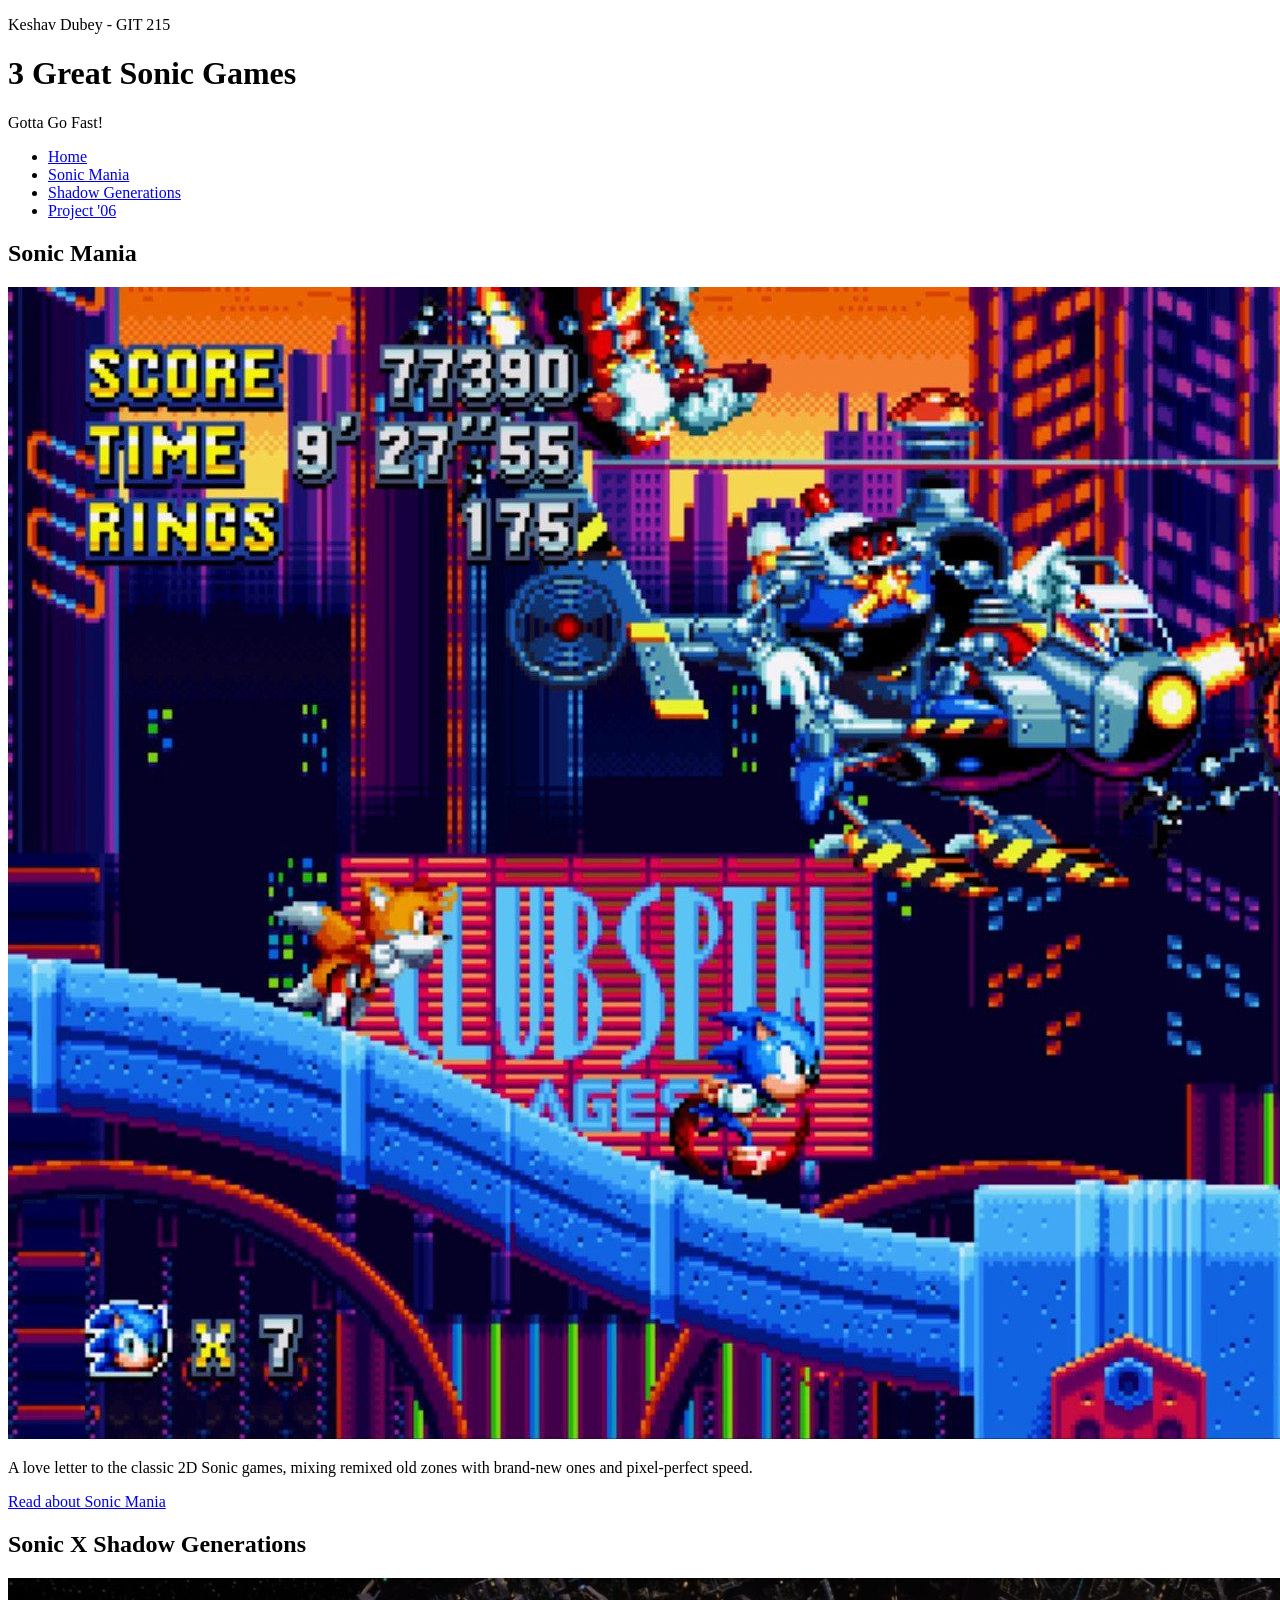
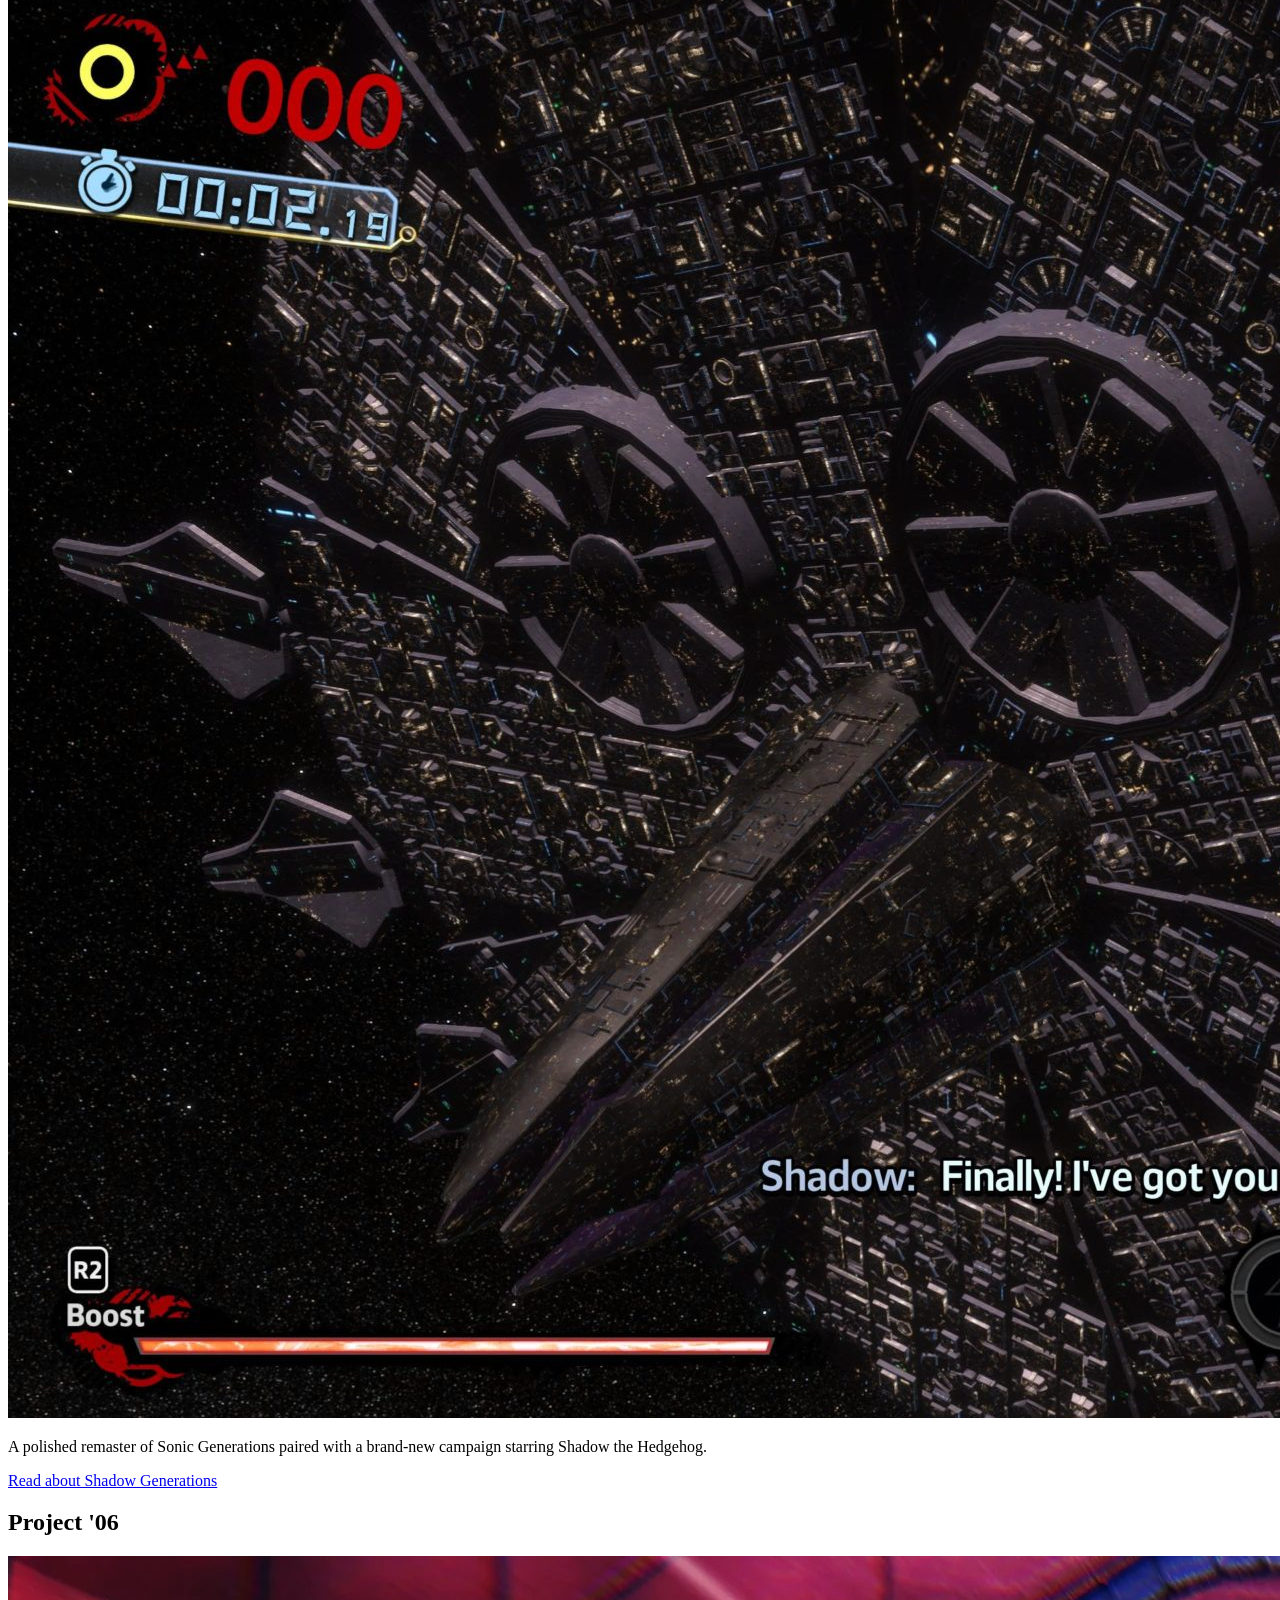
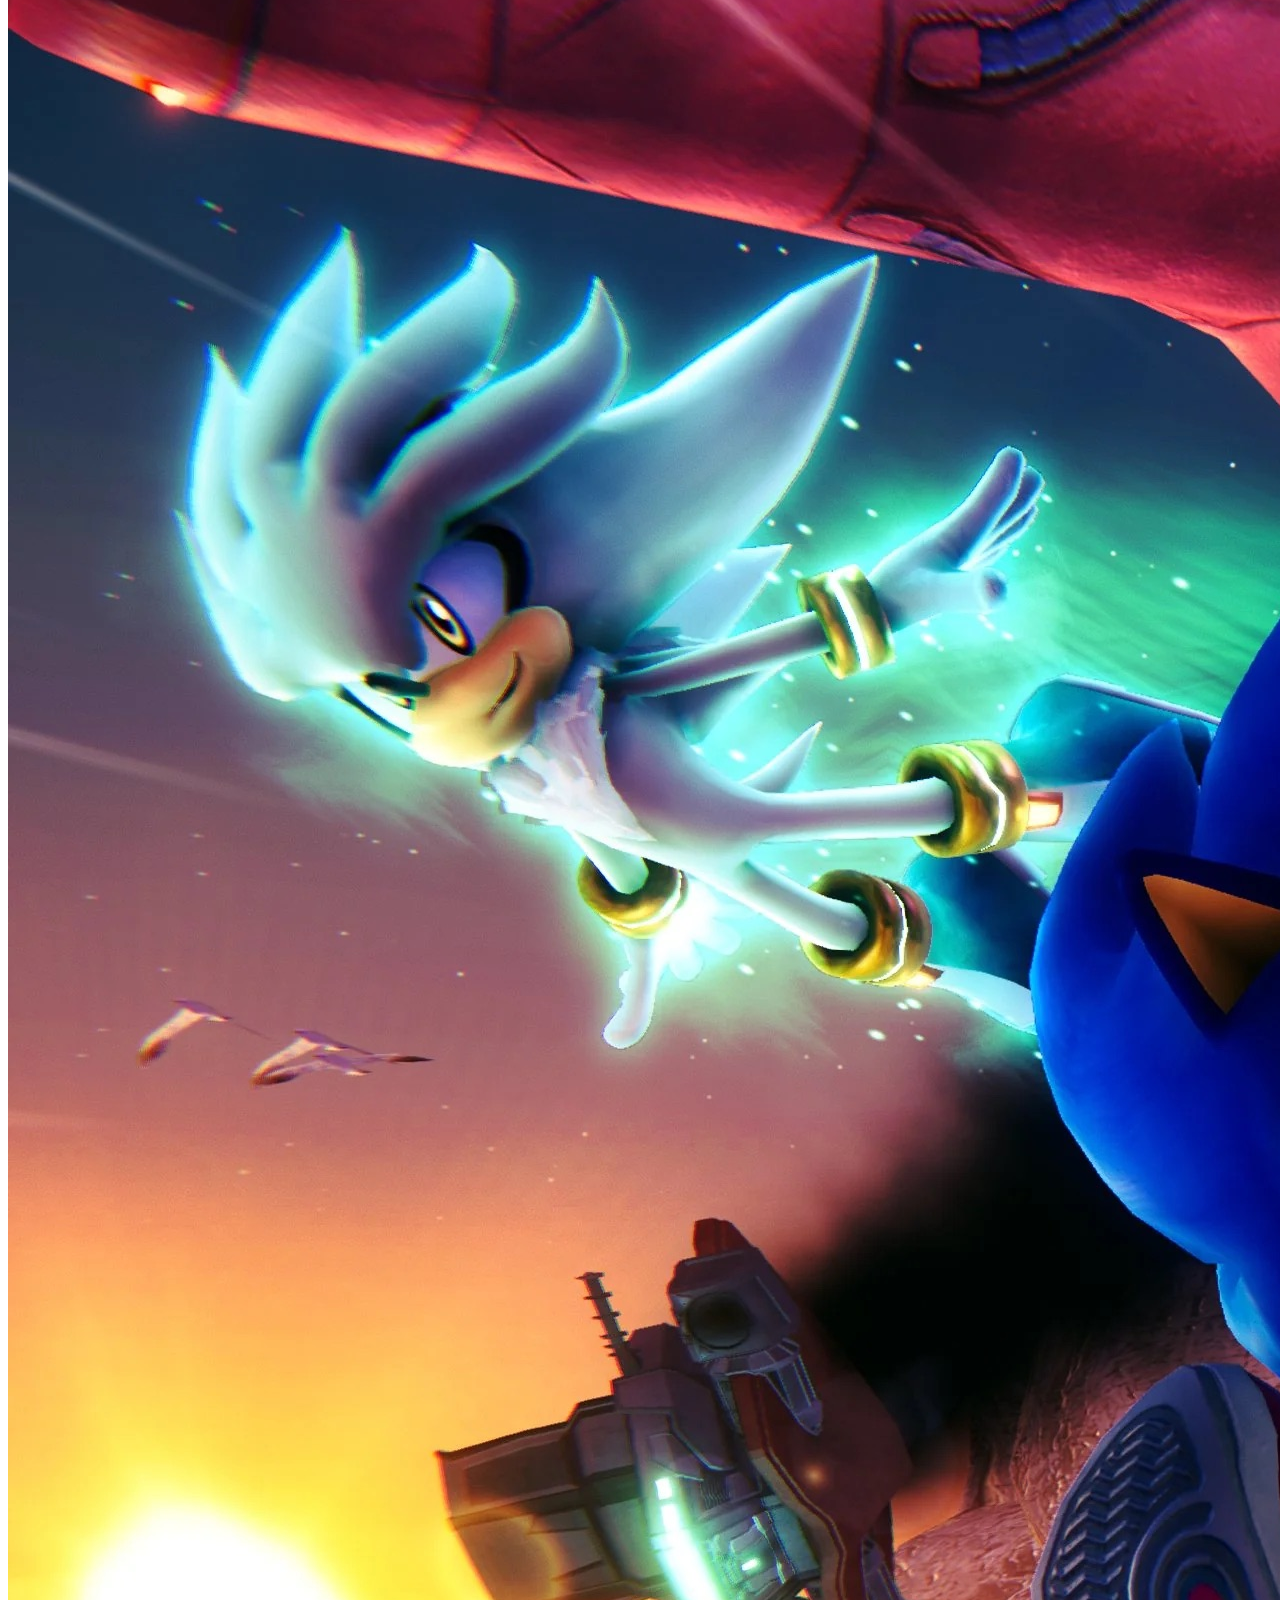
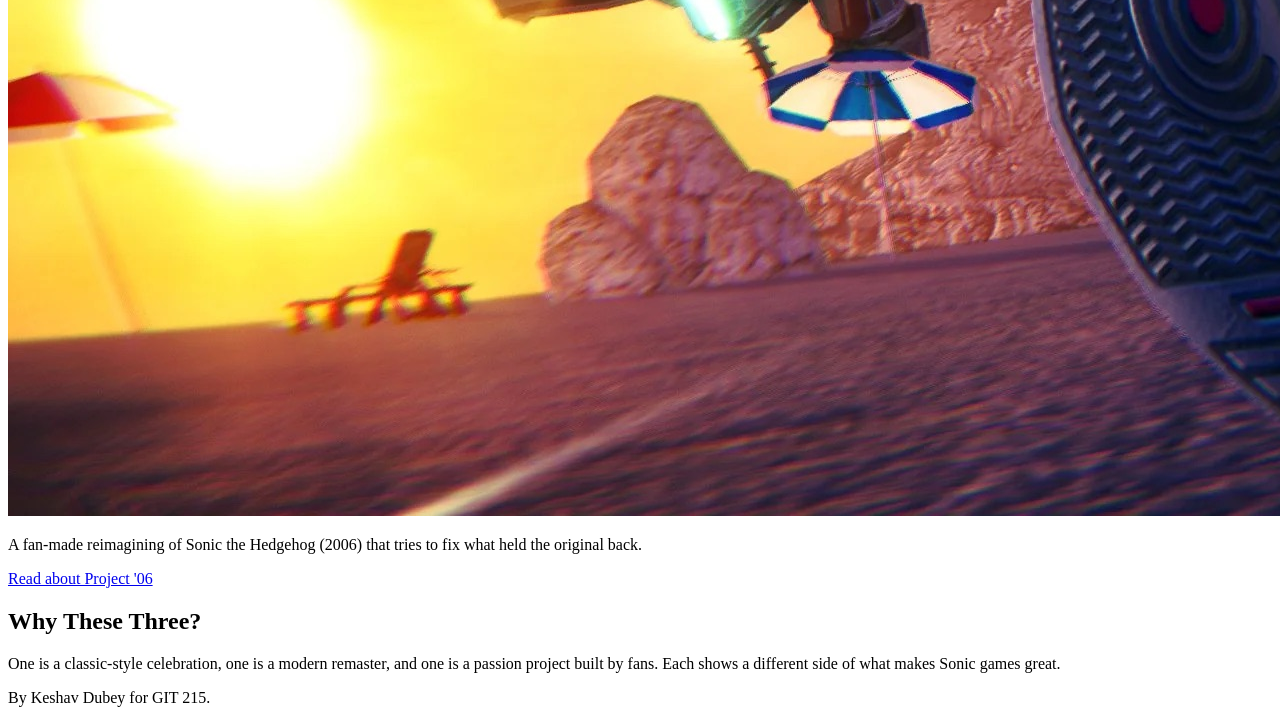
==== index.html @ cd6f6ac8 "Initial single page Creation of homepage HTML + primary images upload" ====
<!DOCTYPE html>
<html lang="en">
<head>
    <meta charset="UTF-8">
    <meta name="viewport" content="width=device-width, initial-scale=1.0">
    <link rel="stylesheet" href="styles.css">
    <title>3 Great Sonic Games</title>
</head>
<body>
    <p class="announcement">Keshav Dubey - GIT 215</p>
    <header>
        <h1>3 Great Sonic Games</h1>
        <p>Gotta Go Fast!</p>
    </header>
    <nav>
        <ul>
            <li><a href="index.html">Home</a></li>
            <li><a href="screenings.html">Sonic Mania</a></li>
            <li><a href="workshops.html">Shadow Generations</a></li>
            <li><a href="collaborations.html">Project '06</a></li>
        </ul>
    </nav>
    <main>
        <section id="mania">
            <h2>Sonic Mania</h2>
            <img class="landscape" src="images/mania_1.jpg" alt="Blue banner with the words Sonic Mania in white lettering">
            <p>A love letter to the classic 2D Sonic games, mixing remixed old zones with brand-new ones and pixel-perfect speed.</p>
            <a href="screenings.html" class="button button-primary">Read about Sonic Mania</a>
        </section>
        <section id="shadow-generations">
            <h2>Sonic X Shadow Generations</h2>
            <img class="landscape" src="images/shadow_1.jpg" alt="Dark banner with the words Shadow Generations in white lettering">
            <p>A polished remaster of Sonic Generations paired with a brand-new campaign starring Shadow the Hedgehog.</p>
            <a href="workshops.html" class="button button-secondary">Read about Shadow Generations</a>
        </section>
        <section id="project-06">
            <h2>Project '06</h2>
            <img class="landscape" src="images/project06_1.jpg" alt="Teal banner with the words Project 06 in white lettering">
            <p>A fan-made reimagining of Sonic the Hedgehog (2006) that tries to fix what held the original back.</p>
            <a href="collaborations.html" class="button button-secondary">Read about Project '06</a>
        </section>
    </main>
    <aside>
        <h2>Why These Three?</h2>
        <p>One is a classic-style celebration, one is a modern remaster, and one is a passion project built by fans. Each shows a different side of what makes Sonic games great.</p>
    </aside>
    <footer>
        <p>By Keshav Dubey for GIT 215.</p>
    </footer>
</body>
</html>
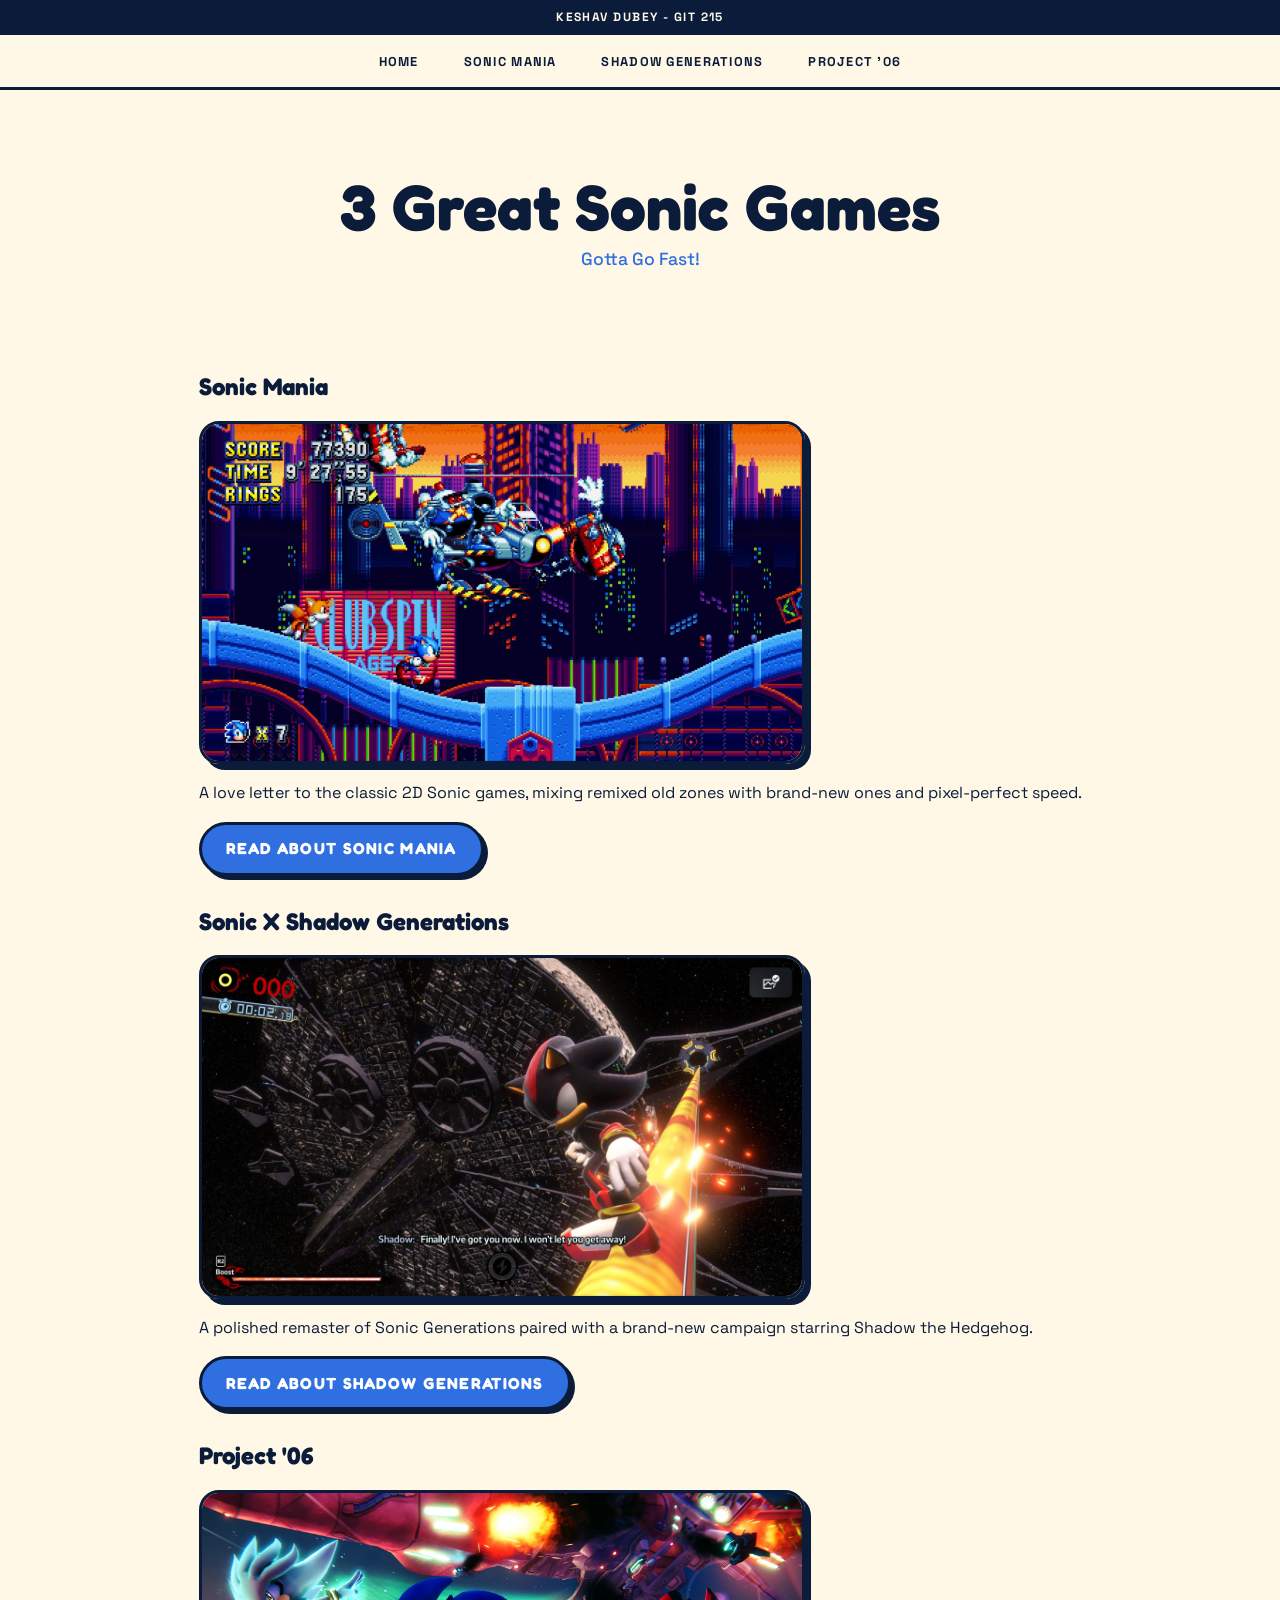
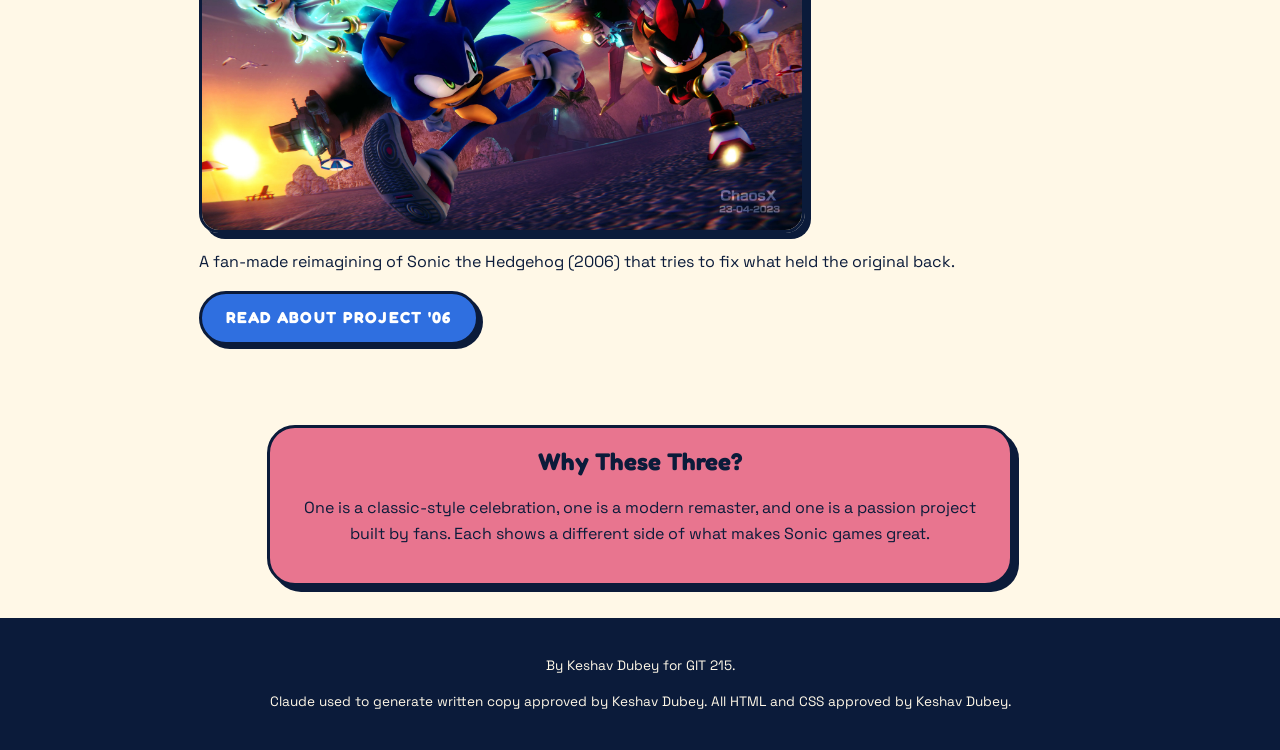
==== commit c291e1cc: "CSS + Images Added CSS + Images. Updated README." ====
--- a/index.html
+++ b/index.html
@@ -23,19 +23,19 @@
     <main>
         <section id="mania">
             <h2>Sonic Mania</h2>
-            <img class="landscape" src="images/mania_1.jpg" alt="Blue banner with the words Sonic Mania in white lettering">
+            <img class="landscape" src="images/mania_1.jpg" alt="Screenshot of Sonic Mania gameplay as Sonic and Tails run through Studiopolis Zone">
             <p>A love letter to the classic 2D Sonic games, mixing remixed old zones with brand-new ones and pixel-perfect speed.</p>
             <a href="screenings.html" class="button button-primary">Read about Sonic Mania</a>
         </section>
         <section id="shadow-generations">
             <h2>Sonic X Shadow Generations</h2>
-            <img class="landscape" src="images/shadow_1.jpg" alt="Dark banner with the words Shadow Generations in white lettering">
+            <img class="landscape" src="images/shadow_1.jpg" alt="Shadow Generations gameplay featuring Shadow the Hedgehog grinding on a rail.">
             <p>A polished remaster of Sonic Generations paired with a brand-new campaign starring Shadow the Hedgehog.</p>
             <a href="workshops.html" class="button button-secondary">Read about Shadow Generations</a>
         </section>
         <section id="project-06">
             <h2>Project '06</h2>
-            <img class="landscape" src="images/project06_1.jpg" alt="Teal banner with the words Project 06 in white lettering">
+            <img class="landscape" src="images/project06_1.jpg" alt="A render of Sonic, Shadow, and Silver the Hedgehog all traversing the world together.">
             <p>A fan-made reimagining of Sonic the Hedgehog (2006) that tries to fix what held the original back.</p>
             <a href="collaborations.html" class="button button-secondary">Read about Project '06</a>
         </section>
@@ -46,6 +46,7 @@
     </aside>
     <footer>
         <p>By Keshav Dubey for GIT 215.</p>
+        <p>Claude used to generate written copy approved by Keshav Dubey. All HTML and CSS approved by Keshav Dubey.</p>
     </footer>
 </body>
 </html>
--- a/styles.css
+++ b/styles.css
@@ -0,0 +1,266 @@
+/* font implementation */
+@import url("https://fonts.googleapis.com/css2?family=Fredoka:wght@500;700&family=Space+Grotesk:wght@400;500;700&display=swap");
+
+/* color palette
+
+Cream BG:#FFF8E7
+Navy (outlines/text):#0B1B3A
+Blue:#2F6FE0
+Sky:#5BB5F0
+Pale Sky:#A8D2FF
+Gold:#F5C84C
+Pink:#E8758F
+
+ */
+
+/* global style */
+
+body {
+    font-family: "Space Grotesk", Arial, sans-serif;
+    margin: 0;
+    background-color: #FFF8E7;
+    color: #0B1B3A;
+    display: flex;
+    flex-direction: column;
+    min-height: 100vh;
+    line-height: 1.6;
+}
+
+h1,
+h2,
+h3 {
+    font-family: "Fredoka", "Arial Rounded MT Bold", Arial, sans-serif;
+    font-weight: 700;
+    line-height: 1.15;
+}
+
+/* top bar */
+.announcement {
+    order: -2;
+    margin: 0;
+    padding: 0.5rem 1rem;
+    background-color: #0B1B3A;
+    color: #FFF8E7;
+    text-align: center;
+    font-size: 0.75rem;
+    font-weight: 700;
+    letter-spacing: 0.12em;
+    text-transform: uppercase;
+}
+
+/* navbar */
+nav {
+    order: -1;
+    background-color: #FFF8E7;
+    border-bottom: 3px solid #0B1B3A;
+    padding: 0.5rem 1rem;
+}
+
+nav ul {
+    list-style: none;
+    margin: 0;
+    padding: 0;
+}
+
+nav a {
+    color: #0B1B3A;
+    text-decoration: none;
+    padding: 0.4rem 0.9rem;
+    display: inline-block;
+    text-transform: uppercase;
+    font-size: 0.8rem;
+    font-weight: 700;
+    letter-spacing: 0.1em;
+    border-radius: 999px;
+}
+
+nav a:hover {
+    background-color: #F5C84C;
+}
+
+/* Hero banner */
+header {
+    position: relative;
+    background-color: #FFF8E7;
+    color: #0B1B3A;
+    text-align: center;
+    padding: 3rem 1.5rem 2rem;
+    overflow: hidden;
+}
+
+header h1 {
+    margin: 0;
+    font-size: 2.4rem;
+    color: #0B1B3A;
+}
+
+header img {
+    margin-top: 0.5rem;
+}
+
+header p {
+    margin: 0.1rem 0 0;
+    font-style: normal;
+    font-weight: 500;
+    font-size: 1.1rem;
+    color: #2F6FE0;
+}
+
+main {
+    padding: 0.5rem;
+}
+
+/* Pill buttons */
+main a {
+    background-color: #2F6FE0;
+    color: white;
+    text-decoration: none;
+    padding: 0.7rem 1.5rem;
+    display: inline-block;
+    text-transform: uppercase;
+    font-family: "Fredoka", Arial, sans-serif;
+    font-weight: 700;
+    letter-spacing: 0.08em;
+    border: 3px solid #0B1B3A;
+    border-radius: 999px;
+    box-shadow: 4px 4px 0 #0B1B3A;
+}
+
+main a:hover {
+    background-color: #F5C84C;
+    color: #0B1B3A;
+}
+
+section {
+    margin-bottom: 2rem;
+}
+
+main > section {
+    background-color: transparent;
+    padding: 0;
+}
+
+/* cards */
+.card-row section {
+    background-color: #5BB5F0;
+    border: 3px solid #0B1B3A;
+    border-radius: 28px;
+    box-shadow: 6px 6px 0 #0B1B3A;
+    padding: 1rem 1.25rem;
+}
+
+.card-row section:nth-child(2) {
+    background-color: #F5C84C;
+}
+
+.card-row section:nth-child(3) {
+    background-color: #A8D2FF;
+}
+
+.card-row section h3 {
+    margin-top: 0.25rem;
+}
+
+/* images */
+img {
+    display: block;
+    margin-top: 1rem;
+    max-width: 100%;
+    height: auto;
+    border: 3px solid #0B1B3A;
+    border-radius: 20px;
+    box-shadow: 6px 6px 0 #0B1B3A;
+}
+
+/* landscape */
+.landscape {
+    width: 100%;
+    max-width: 600px;
+    aspect-ratio: 16 / 9;
+    object-fit: cover;
+    margin-bottom: 1rem;
+}
+
+/* non-index images */
+.gallery {
+    margin-top: 1.5rem;
+}
+
+.gallery .landscape {
+    max-width: 100%;
+}
+
+ul,
+ol {
+    line-height: 1.8;
+}
+
+/* aside */
+aside {
+    background-color: #E8758F;
+    border: 3px solid #0B1B3A;
+    border-radius: 28px;
+    box-shadow: 6px 6px 0 #0B1B3A;
+    padding: 1.25rem;
+    margin: 1rem;
+    text-align: center;
+}
+
+aside h2 {
+    margin-top: 0;
+}
+
+footer {
+    background-color: #0B1B3A;
+    color: #FFF8E7;
+    text-align: center;
+    padding: 1.5rem 1rem;
+    margin-top: auto;
+    font-size: 0.85rem;
+}
+
+/* ====== MEDIA QUERY (MEDIUM) ==== */
+@media screen and (min-width:600px){
+    nav ul {
+        display: flex;
+        justify-content: center;
+        gap: 1rem;
+    }
+
+    header {
+        padding: 5rem 2rem 3rem;
+    }
+
+    header h1 {
+        font-size: 4rem;
+    }
+
+    main {
+        padding: 2rem;
+        max-width: 1100px;
+        margin: 0 auto;
+    }
+
+    .card-row {
+        display: flex;
+        gap: 1.5rem;
+    }
+
+    .card-row section {
+        width: 33%;
+    }
+
+    .gallery {
+        display: flex;
+        gap: 1.5rem;
+    }
+
+    .gallery .landscape {
+        width: 50%;
+    }
+
+    aside {
+        max-width: 700px;
+        margin: 1rem auto 2rem;
+    }
+}
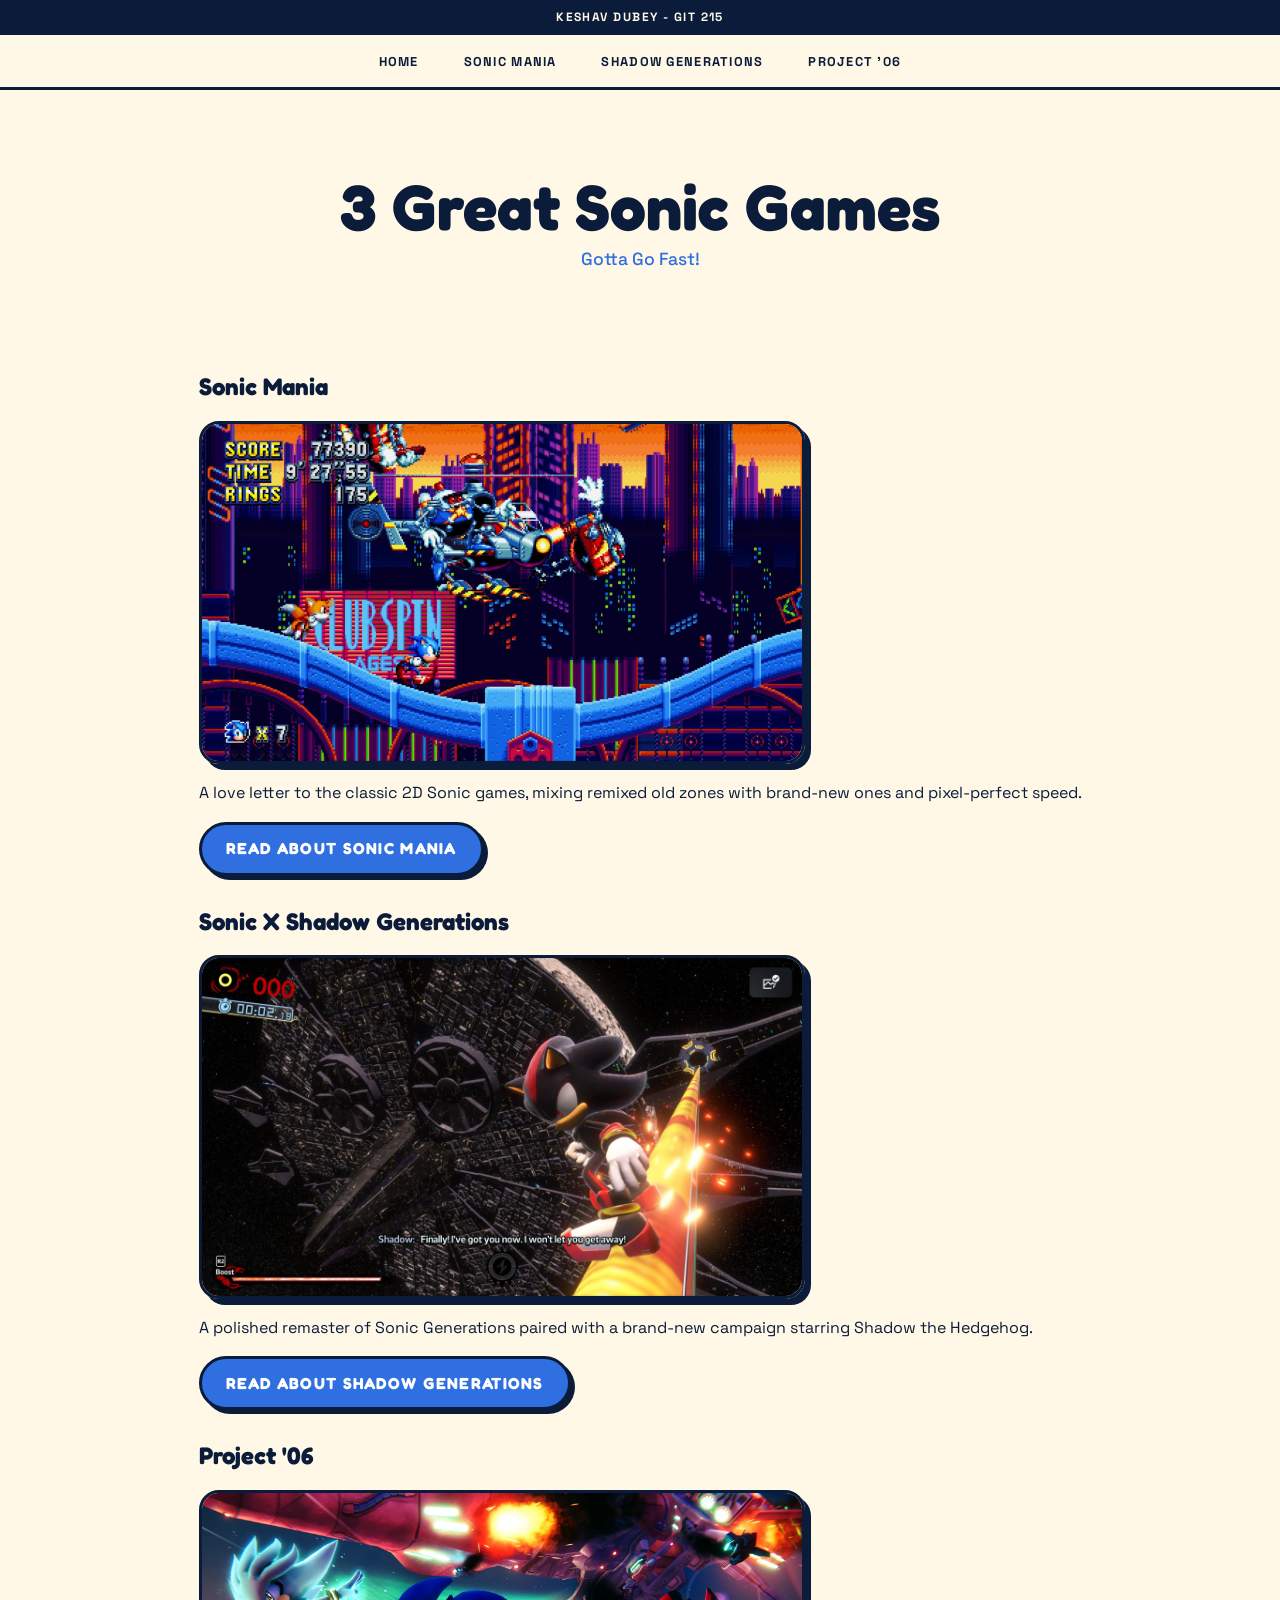
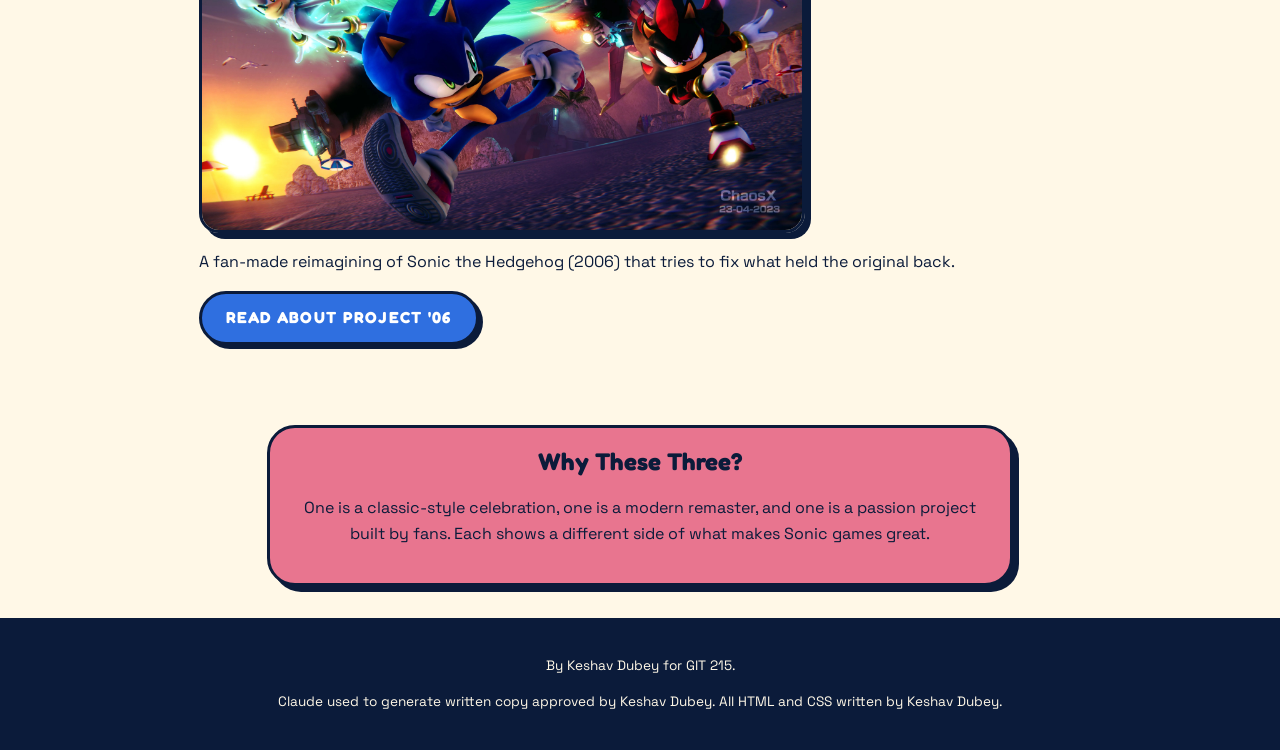
==== commit 62ec530f: "Fine-tuning & Image fixes" ====
--- a/index.html
+++ b/index.html
@@ -46,7 +46,7 @@
     </aside>
     <footer>
         <p>By Keshav Dubey for GIT 215.</p>
-        <p>Claude used to generate written copy approved by Keshav Dubey. All HTML and CSS approved by Keshav Dubey.</p>
+        <p>Claude used to generate written copy approved by Keshav Dubey. All HTML and CSS written by Keshav Dubey.</p>
     </footer>
 </body>
 </html>
